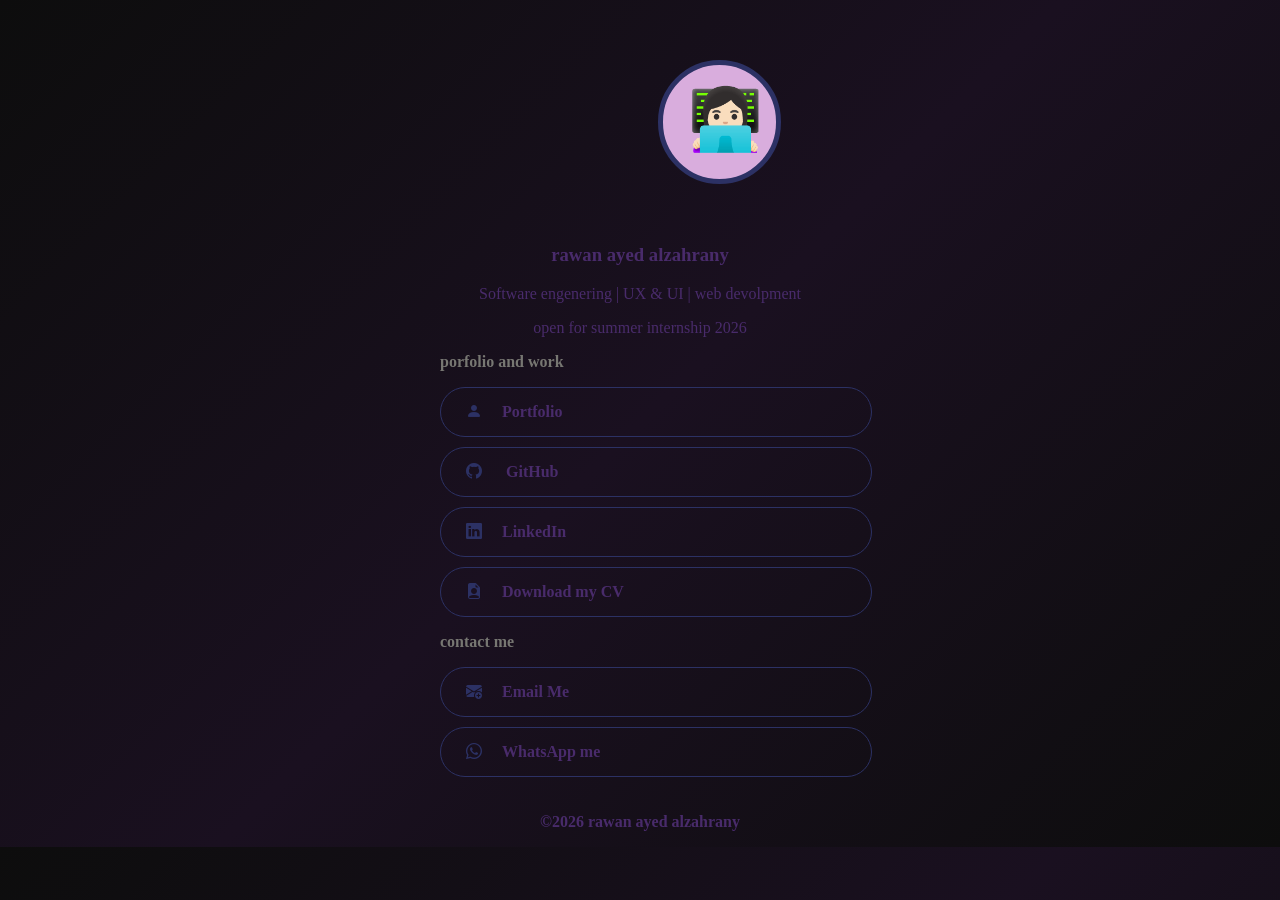
==== index.html @ b9caa2dd "fix css path" ====
<!DOCTYPE html>
<html>
    
    <head>
        <meta charset="UTF-8">
        <title> rawan's links</title>
         <link rel="stylesheet" href="style.css">
    <link rel="stylesheet" href="https://cdn.jsdelivr.net/npm/bootstrap-icons@1.11.3/font/bootstrap-icons.css">

    </head>

    <body>
        <!--
         here i will put about me like the one in linked in 
         i will add an icon for profile picture my name and my skils 
         
        -->
        <header>

           
           <p class="emoji">&#x1F469;&#x1F3FB;&#x200D;&#x1F4BB;</p> <!-- this is the emoji -->
            <h3> rawan ayed alzahrany</h3>
            <p> Software engenering | UX & UI | web devolpment </p>
            <sec id="inten">
                <p> open for summer internship 2026</p>
            </sec>
        </header>

       
        

        <!-- my work -->
        <section class="portWork">

            <p> porfolio and work </p>

            <div class="portfolio">

                <a href="https://drive.google.com/drive/folders/1e7gh3nMdKds7qS_MmUNzC-wnyYfzyh58?usp=share_link" target="_blank" ><i class="bi bi-person-fill"></i><strong>Portfolio</strong> </a>

            </div>

            <div class="github">

                <a href="https://github.com/rawanAlzahrany" target="_blank"> <i class="bi bi-github"></i> <strong>GitHub</strong></a>

            </div>

            <div class="linkedIn">

                

                <a href="http://www.linkedin.com/in/rawan-alzahrany-946587364" target="_blank"><i class="bi bi-linkedin"></i><strong>LinkedIn</strong> </a>

            </div>

            <div class="CV">


                <a href="../rawan_alzahrany.pdf" download><i class="bi bi-file-earmark-person-fill" ></i><strong>Download my CV</strong></a>

            </div>

           
        </section>

        <!-- Contact Me -->
        <section class="contactMe">
            <p> contact me</p>

            <div class="mail">

                <a href="mailto:rawan.a.alzahrany@gmail.com" target="_blank"><i class="bi bi-envelope-plus-fill"></i><strong>Email Me</strong> </a> 

            </div>

            

            <div class="whatsApp">

                

                <a href="https://wa.me/966568707252" target="_blank"><i class="bi bi-whatsapp"></i><strong>WhatsApp me</strong></a>

            </div>

        </section>

        <!-- the footer -->
        <footer>
            <p><strong>©2026 rawan ayed alzahrany</strong> </p>
        </footer>

    </body>
</html>
---- style.css ----
:root {
  --bg: #0d0d0d;
  --card: #161616;
  --text: #f2f2f0;
  --muted: #777772;
  --accent: #2c3164;
  --text2:#492b6b;
  --hover: #1e1e1e;
  --test:red;
}

a{
    text-decoration: none;
    color: var(--text2);
    padding-left: 10px;
}

header{
    text-align: center;
    color: var(--text2);  
    margin-top: 50px;  
}


body{
    
    background: linear-gradient(135deg, #0d0d0d, #1a1020, #0d0d0d);

    
}


/* this contols the emoji and it's frame  */
.emoji{

  border: 5px solid var(--accent);
  width: 80px;
  height: 70px;
  border-radius: 90px;
  padding: 25px;
  padding-top: 19px;
  width: 5%;
  text-align: center;
  margin-left: 650px;
  font-size: 60px;
  background-color: rgb(217, 173, 221);

}




/* ------------------------ */

.contactMe{
    color:var(--accent);
    
}

/* ------------------------ */



p{
    text-align: center;
}

.portWork p,.contactMe p {
    color:var(--muted);
     text-align:left;
     font-weight: bold;
}


 



.portWork, .contactMe {
  text-align: center;
  width: 400px;
  margin: 0 auto;
}

.portfolio, .github, .linkedIn, .CV, .mail, .whatsApp {

  border: 1px solid var(--accent);
  border-radius: 50px;
  padding: 15px;
  margin-bottom: 10px;
  width: 100%;
  color: var(--accent);
  text-align: left; /* ADD THIS */

}








.portfolio:hover, .github:hover, .linkedIn:hover, .CV:hover, .mail:hover, .whatsApp:hover {
  background: var(--hover);
  cursor: pointer;
}

.portfolio a, .github a, .linkedIn a, .CV a, .mail a, .whatsApp a {
  display: block;
  width: 100%;
  height: 100%;
}

a i{
    color: var(--accent);
     padding-right: 20px;

}



footer p{


    padding-top: 20px;
    color: var(--text2);
    text-align: center;

}
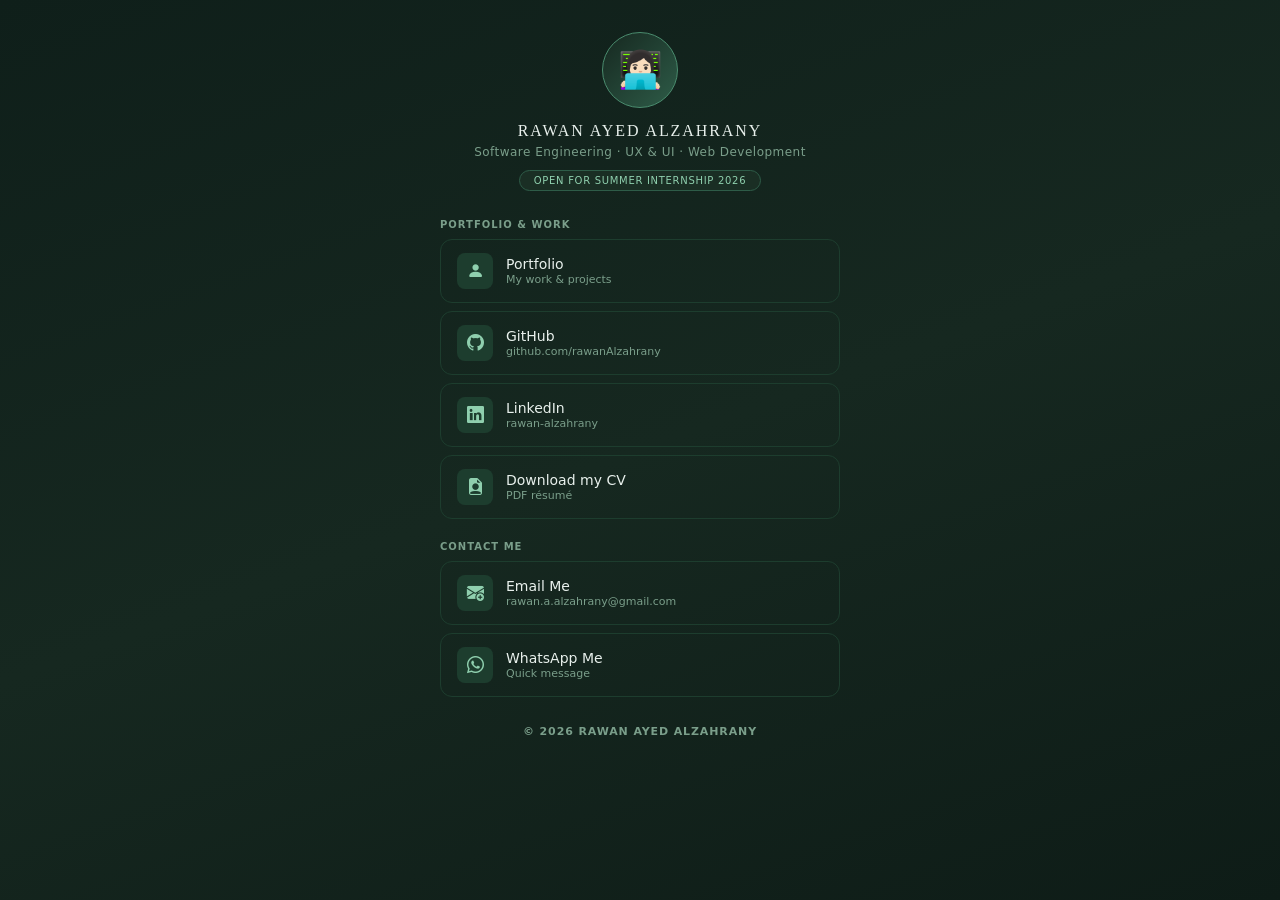
==== commit 82b0d1a7: "redesign: green palette matching business card" ====
--- a/index.html
+++ b/index.html
@@ -1,95 +1,92 @@
 <!DOCTYPE html>
-<html>
-    
-    <head>
-        <meta charset="UTF-8">
-        <title> rawan's links</title>
-         <link rel="stylesheet" href="style.css">
-    <link rel="stylesheet" href="https://cdn.jsdelivr.net/npm/bootstrap-icons@1.11.3/font/bootstrap-icons.css">
+<html lang="en">
+<head>
+  <meta charset="UTF-8">
+  <meta name="viewport" content="width=device-width, initial-scale=1.0">
+  <title>Rawan's Links</title>
+  <link rel="stylesheet" href="style.css">
+  <link rel="stylesheet" href="https://cdn.jsdelivr.net/npm/bootstrap-icons@1.11.3/font/bootstrap-icons.css">
+</head>
+<body>
 
-    </head>
+  <header>
+    <p class="emoji">&#x1F469;&#x1F3FB;&#x200D;&#x1F4BB;</p>
+    <h3>Rawan Ayed Alzahrany</h3>
+    <p class="role">Software Engineering · UX & UI · Web Development</p>
+    <span id="inten">Open for Summer Internship 2026</span>
+  </header>
 
-    <body>
-        <!--
-         here i will put about me like the one in linked in 
-         i will add an icon for profile picture my name and my skils 
-         
-        -->
-        <header>
+  <section class="portWork">
+    <p class="section-label">Portfolio & Work</p>
 
-           
-           <p class="emoji">&#x1F469;&#x1F3FB;&#x200D;&#x1F4BB;</p> <!-- this is the emoji -->
-            <h3> rawan ayed alzahrany</h3>
-            <p> Software engenering | UX & UI | web devolpment </p>
-            <sec id="inten">
-                <p> open for summer internship 2026</p>
-            </sec>
-        </header>
+    <div class="link-card">
+      <a href="https://drive.google.com/drive/folders/1e7gh3nMdKds7qS_MmUNzC-wnyYfzyh58?usp=share_link" target="_blank">
+        <span class="link-icon"><i class="bi bi-person-fill"></i></span>
+        <span class="link-text">
+          <strong>Portfolio</strong>
+          <span class="link-sub">My work & projects</span>
+        </span>
+      </a>
+    </div>
 
-       
-        
+    <div class="link-card">
+      <a href="https://github.com/rawanAlzahrany" target="_blank">
+        <span class="link-icon"><i class="bi bi-github"></i></span>
+        <span class="link-text">
+          <strong>GitHub</strong>
+          <span class="link-sub">github.com/rawanAlzahrany</span>
+        </span>
+      </a>
+    </div>
 
-        <!-- my work -->
-        <section class="portWork">
+    <div class="link-card">
+      <a href="http://www.linkedin.com/in/rawan-alzahrany-946587364" target="_blank">
+        <span class="link-icon"><i class="bi bi-linkedin"></i></span>
+        <span class="link-text">
+          <strong>LinkedIn</strong>
+          <span class="link-sub">rawan-alzahrany</span>
+        </span>
+      </a>
+    </div>
 
-            <p> porfolio and work </p>
+    <div class="link-card">
+      <a href="../Rawan_Alzahrany_CV.pdf" download>
+        <span class="link-icon"><i class="bi bi-file-earmark-person-fill"></i></span>
+        <span class="link-text">
+          <strong>Download my CV</strong>
+          <span class="link-sub">PDF résumé</span>
+        </span>
+      </a>
+    </div>
+  </section>
 
-            <div class="portfolio">
+  <section class="contactMe">
+    <p class="section-label">Contact Me</p>
 
-                <a href="https://drive.google.com/drive/folders/1e7gh3nMdKds7qS_MmUNzC-wnyYfzyh58?usp=share_link" target="_blank" ><i class="bi bi-person-fill"></i><strong>Portfolio</strong> </a>
+    <div class="link-card">
+      <a href="mailto:rawan.a.alzahrany@gmail.com" target="_blank">
+        <span class="link-icon"><i class="bi bi-envelope-plus-fill"></i></span>
+        <span class="link-text">
+          <strong>Email Me</strong>
+          <span class="link-sub">rawan.a.alzahrany@gmail.com</span>
+        </span>
+      </a>
+    </div>
 
-            </div>
+    <div class="link-card">
+      <a href="https://wa.me/966568707252" target="_blank">
+        <span class="link-icon"><i class="bi bi-whatsapp"></i></span>
+        <span class="link-text">
+          <strong>WhatsApp Me</strong>
+          <span class="link-sub">Quick message</span>
+        </span>
+      </a>
+    </div>
+  </section>
 
-            <div class="github">
+  <footer>
+    <p><strong>© 2026 Rawan Ayed Alzahrany</strong></p>
+  </footer>
 
-                <a href="https://github.com/rawanAlzahrany" target="_blank"> <i class="bi bi-github"></i> <strong>GitHub</strong></a>
-
-            </div>
-
-            <div class="linkedIn">
-
-                
-
-                <a href="http://www.linkedin.com/in/rawan-alzahrany-946587364" target="_blank"><i class="bi bi-linkedin"></i><strong>LinkedIn</strong> </a>
-
-            </div>
-
-            <div class="CV">
-
-
-                <a href="../rawan_alzahrany.pdf" download><i class="bi bi-file-earmark-person-fill" ></i><strong>Download my CV</strong></a>
-
-            </div>
-
-           
-        </section>
-
-        <!-- Contact Me -->
-        <section class="contactMe">
-            <p> contact me</p>
-
-            <div class="mail">
-
-                <a href="mailto:rawan.a.alzahrany@gmail.com" target="_blank"><i class="bi bi-envelope-plus-fill"></i><strong>Email Me</strong> </a> 
-
-            </div>
-
-            
-
-            <div class="whatsApp">
-
-                
-
-                <a href="https://wa.me/966568707252" target="_blank"><i class="bi bi-whatsapp"></i><strong>WhatsApp me</strong></a>
-
-            </div>
-
-        </section>
-
-        <!-- the footer -->
-        <footer>
-            <p><strong>©2026 rawan ayed alzahrany</strong> </p>
-        </footer>
-
-    </body>
+</body>
 </html>
--- a/style.css
+++ b/style.css
@@ -1,130 +1,174 @@
 :root {
-  --bg: #0d0d0d;
-  --card: #161616;
-  --text: #f2f2f0;
-  --muted: #777772;
-  --accent: #2c3164;
-  --text2:#492b6b;
-  --hover: #1e1e1e;
-  --test:red;
+  --bg-deep:       #0f1f1a;
+  --text:          #e8f0ec;
+  --muted:         #7a9e8a;
+  --accent:        #2e5c48;
+  --accent-dim:    #1d3d2e;
+  --accent-bright: #4a8c6e;
+  --hover:         #1a3028;
+  --badge-bg:      #1a2e24;
+  --badge-text:    #8fcfae;
 }
 
-a{
-    text-decoration: none;
-    color: var(--text2);
-    padding-left: 10px;
+* {
+  box-sizing: border-box;
+  margin: 0;
+  padding: 0;
 }
 
-header{
-    text-align: center;
-    color: var(--text2);  
-    margin-top: 50px;  
+body {
+  background: linear-gradient(160deg, #0f1f1a, #162820, #0e1c17);
+  min-height: 100vh;
+  font-family: system-ui, sans-serif;
+  color: var(--text);
+  padding: 32px 16px 24px;
 }
 
-
-body{
-    
-    background: linear-gradient(135deg, #0d0d0d, #1a1020, #0d0d0d);
-
-    
+/* ── Header ── */
+header {
+  text-align: center;
+  margin-bottom: 28px;
 }
 
-
-/* this contols the emoji and it's frame  */
-.emoji{
-
-  border: 5px solid var(--accent);
-  width: 80px;
-  height: 70px;
-  border-radius: 90px;
-  padding: 25px;
-  padding-top: 19px;
-  width: 5%;
-  text-align: center;
-  margin-left: 650px;
-  font-size: 60px;
-  background-color: rgb(217, 173, 221);
-
+.emoji {
+  width: 76px;
+  height: 76px;
+  border-radius: 50%;
+  background: linear-gradient(135deg, #162820, #2e5c48);
+  border: 1.5px solid var(--accent-bright);
+  display: flex;
+  align-items: center;
+  justify-content: center;
+  font-size: 36px;
+  margin: 0 auto 14px;
+  padding: 0;
 }
 
-
-
-
-/* ------------------------ */
-
-.contactMe{
-    color:var(--accent);
-    
+header h3 {
+  font-size: 16px;
+  font-weight: normal;
+  letter-spacing: 0.12em;
+  text-transform: uppercase;
+  color: var(--text);
+  margin-bottom: 5px;
+  font-family: Georgia, 'Times New Roman', serif;
 }
 
-/* ------------------------ */
-
-
-
-p{
-    text-align: center;
+header .role {
+  font-size: 12px;
+  color: var(--muted);
+  margin-bottom: 10px;
+  letter-spacing: 0.04em;
 }
 
-.portWork p,.contactMe p {
-    color:var(--muted);
-     text-align:left;
-     font-weight: bold;
+#inten {
+  display: inline-block;
+  background: var(--badge-bg);
+  color: var(--badge-text);
+  font-size: 10px;
+  padding: 4px 14px;
+  border-radius: 20px;
+  border: 1px solid var(--accent);
+  letter-spacing: 0.07em;
+  text-transform: uppercase;
 }
 
-
- 
-
-
-
-.portWork, .contactMe {
-  text-align: center;
-  width: 400px;
-  margin: 0 auto;
+/* ── Sections ── */
+.portWork,
+.contactMe {
+  width: 90%;
+  max-width: 400px;
+  margin: 0 auto 8px;
 }
 
-.portfolio, .github, .linkedIn, .CV, .mail, .whatsApp {
-
-  border: 1px solid var(--accent);
-  border-radius: 50px;
-  padding: 15px;
-  margin-bottom: 10px;
-  width: 100%;
-  color: var(--accent);
-  text-align: left; /* ADD THIS */
-
+.section-label {
+  font-size: 10px;
+  color: var(--muted);
+  font-weight: 600;
+  letter-spacing: 0.1em;
+  text-transform: uppercase;
+  margin: 22px 0 9px;
+  text-align: left;
 }
 
+/* ── Link cards ── */
+.link-card {
+  border: 1px solid var(--accent-dim);
+  border-radius: 12px;
+  margin-bottom: 8px;
+  transition: background 0.15s;
+}
 
-
-
-
-
-
-
-.portfolio:hover, .github:hover, .linkedIn:hover, .CV:hover, .mail:hover, .whatsApp:hover {
+.link-card:hover {
   background: var(--hover);
   cursor: pointer;
 }
 
-.portfolio a, .github a, .linkedIn a, .CV a, .mail a, .whatsApp a {
-  display: block;
+.link-card a {
+  display: flex;
+  align-items: center;
+  gap: 13px;
+  padding: 13px 16px;
+  text-decoration: none;
+  color: var(--text);
   width: 100%;
-  height: 100%;
 }
 
-a i{
-    color: var(--accent);
-     padding-right: 20px;
-
+.link-icon {
+  width: 36px;
+  height: 36px;
+  border-radius: 8px;
+  background: var(--accent-dim);
+  display: flex;
+  align-items: center;
+  justify-content: center;
+  flex-shrink: 0;
+  color: var(--badge-text);
+  font-size: 17px;
 }
 
+.link-text {
+  display: flex;
+  flex-direction: column;
+}
 
+.link-text strong {
+  font-size: 14px;
+  font-weight: 500;
+  color: var(--text);
+}
 
-footer p{
+.link-sub {
+  font-size: 11px;
+  color: var(--muted);
+  margin-top: 1px;
+}
 
+/* ── Footer ── */
+footer {
+  text-align: center;
+  margin-top: 28px;
+}
 
-    padding-top: 20px;
-    color: var(--text2);
-    text-align: center;
+footer p {
+  font-size: 11px;
+  color: var(--muted);
+  letter-spacing: 0.08em;
+  text-transform: uppercase;
+}
 
+/* ── Mobile ── */
+@media (max-width: 480px) {
+  body {
+    padding: 24px 16px;
+  }
+
+  .portWork,
+  .contactMe {
+    width: 100%;
+  }
+
+  .link-card a {
+    padding: 12px 14px;
+  }
 }
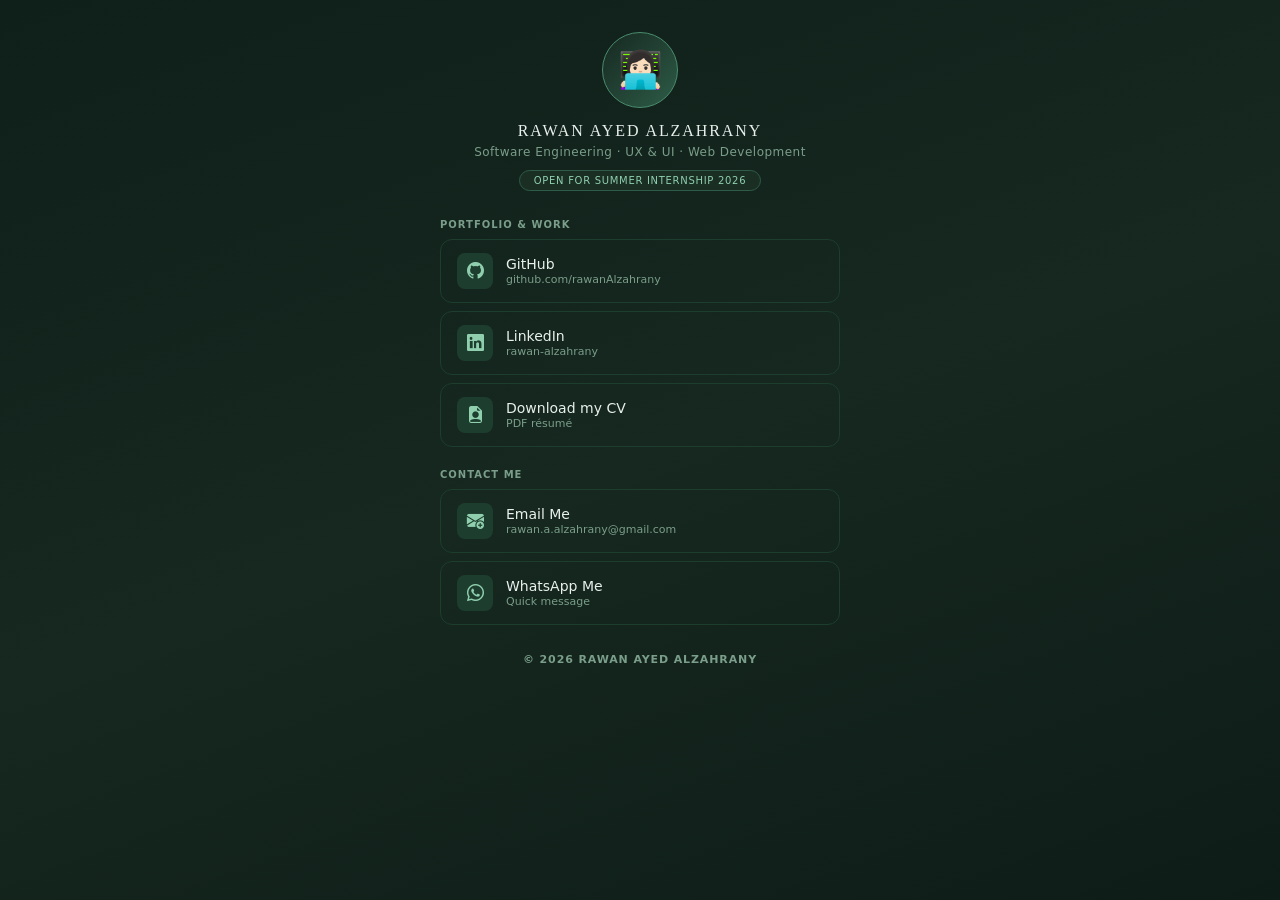
==== commit a22f48e8: "hid my portfolio until i make a better one" ====
--- a/index.html
+++ b/index.html
@@ -19,7 +19,7 @@
   <section class="portWork">
     <p class="section-label">Portfolio & Work</p>
 
-    <div class="link-card">
+    <div class="link-card" style="display:none;">
       <a href="https://drive.google.com/drive/folders/1e7gh3nMdKds7qS_MmUNzC-wnyYfzyh58?usp=share_link" target="_blank">
         <span class="link-icon"><i class="bi bi-person-fill"></i></span>
         <span class="link-text">
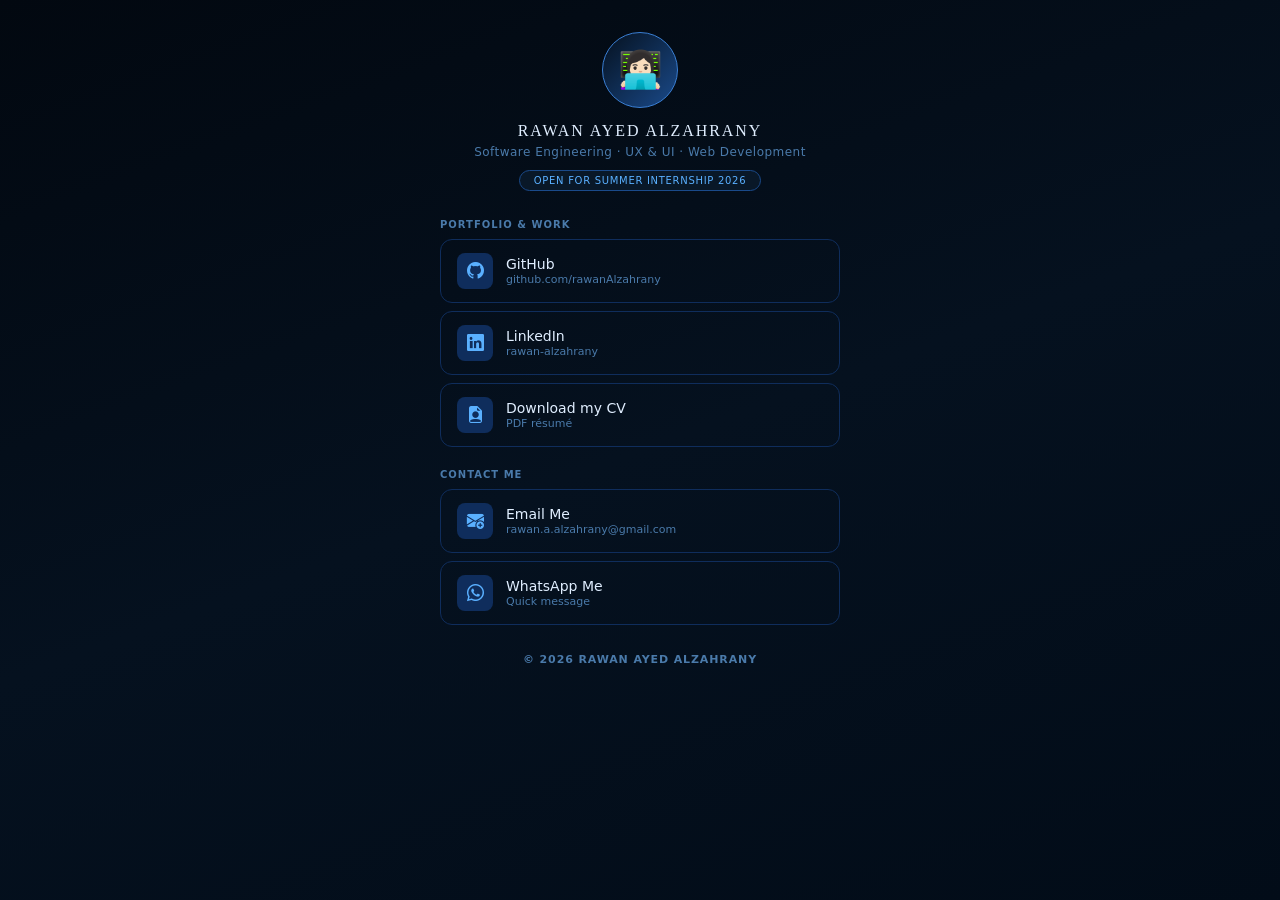
==== commit 235973f6: "add a green and a blue color pallete" ====
--- a/index.html
+++ b/index.html
@@ -4,7 +4,7 @@
   <meta charset="UTF-8">
   <meta name="viewport" content="width=device-width, initial-scale=1.0">
   <title>Rawan's Links</title>
-  <link rel="stylesheet" href="style.css">
+  <link rel="stylesheet" href="style_blue.css">
   <link rel="stylesheet" href="https://cdn.jsdelivr.net/npm/bootstrap-icons@1.11.3/font/bootstrap-icons.css">
 </head>
 <body>
--- a/style_blue.css
+++ b/style_blue.css
@@ -0,0 +1,176 @@
+
+/* Blue version of my page */
+
+:root {
+  --text:          #e0eeff;
+  --muted:         #4a7aaa;
+  --accent:        #1a4a8a;
+  --accent-dim:    #0f2d5c;
+  --accent-bright: #3a7fd4;
+  --hover:         #0d1f3a;
+  --badge-bg:      #091828;
+  --badge-text:    #5ab0ff;
+}
+
+* {
+  box-sizing: border-box;
+  margin: 0;
+  padding: 0;
+}
+
+body {
+  background: linear-gradient(160deg, #020810, #05111f, #020c18);
+  min-height: 100vh;
+  font-family: system-ui, sans-serif;
+  color: var(--text);
+  padding: 32px 16px 24px;
+}
+
+/* ── Header ── */
+header {
+  text-align: center;
+  margin-bottom: 28px;
+}
+
+.emoji {
+  width: 76px;
+  height: 76px;
+  border-radius: 50%;
+  background: linear-gradient(135deg, #05111f, #1a4a8a);
+  border: 1.5px solid var(--accent-bright);
+  display: flex;
+  align-items: center;
+  justify-content: center;
+  font-size: 36px;
+  margin: 0 auto 14px;
+  padding: 0;
+}
+
+header h3 {
+  font-size: 16px;
+  font-weight: normal;
+  letter-spacing: 0.12em;
+  text-transform: uppercase;
+  color: var(--text);
+  margin-bottom: 5px;
+  font-family: Georgia, 'Times New Roman', serif;
+}
+
+header .role {
+  font-size: 12px;
+  color: var(--muted);
+  margin-bottom: 10px;
+  letter-spacing: 0.04em;
+}
+
+#inten {
+  display: inline-block;
+  background: var(--badge-bg);
+  color: var(--badge-text);
+  font-size: 10px;
+  padding: 4px 14px;
+  border-radius: 20px;
+  border: 1px solid var(--accent);
+  letter-spacing: 0.07em;
+  text-transform: uppercase;
+}
+
+/* ── Sections ── */
+.portWork,
+.contactMe {
+  width: 90%;
+  max-width: 400px;
+  margin: 0 auto 8px;
+}
+
+.section-label {
+  font-size: 10px;
+  color: var(--muted);
+  font-weight: 600;
+  letter-spacing: 0.1em;
+  text-transform: uppercase;
+  margin: 22px 0 9px;
+  text-align: left;
+}
+
+/* ── Link cards ── */
+.link-card {
+  border: 1px solid var(--accent-dim);
+  border-radius: 12px;
+  margin-bottom: 8px;
+  transition: background 0.15s;
+}
+
+.link-card:hover {
+  background: var(--hover);
+  cursor: pointer;
+}
+
+.link-card a {
+  display: flex;
+  align-items: center;
+  gap: 13px;
+  padding: 13px 16px;
+  text-decoration: none;
+  color: var(--text);
+  width: 100%;
+}
+
+.link-icon {
+  width: 36px;
+  height: 36px;
+  border-radius: 8px;
+  background: var(--accent-dim);
+  display: flex;
+  align-items: center;
+  justify-content: center;
+  flex-shrink: 0;
+  color: var(--badge-text);
+  font-size: 17px;
+}
+
+.link-text {
+  display: flex;
+  flex-direction: column;
+}
+
+.link-text strong {
+  font-size: 14px;
+  font-weight: 500;
+  color: var(--text);
+}
+
+.link-sub {
+  font-size: 11px;
+  color: var(--muted);
+  margin-top: 1px;
+}
+
+/* ── Footer ── */
+footer {
+  text-align: center;
+  margin-top: 28px;
+}
+
+footer p {
+  font-size: 11px;
+  color: var(--muted);
+  letter-spacing: 0.08em;
+  text-transform: uppercase;
+}
+
+/* ── Mobile ── */
+@media (max-width: 480px) {
+  body {
+    padding: 24px 16px;
+  }
+
+  .portWork,
+  .contactMe {
+    width: 100%;
+  }
+
+  .link-card a {
+    padding: 12px 14px;
+  }
+}
